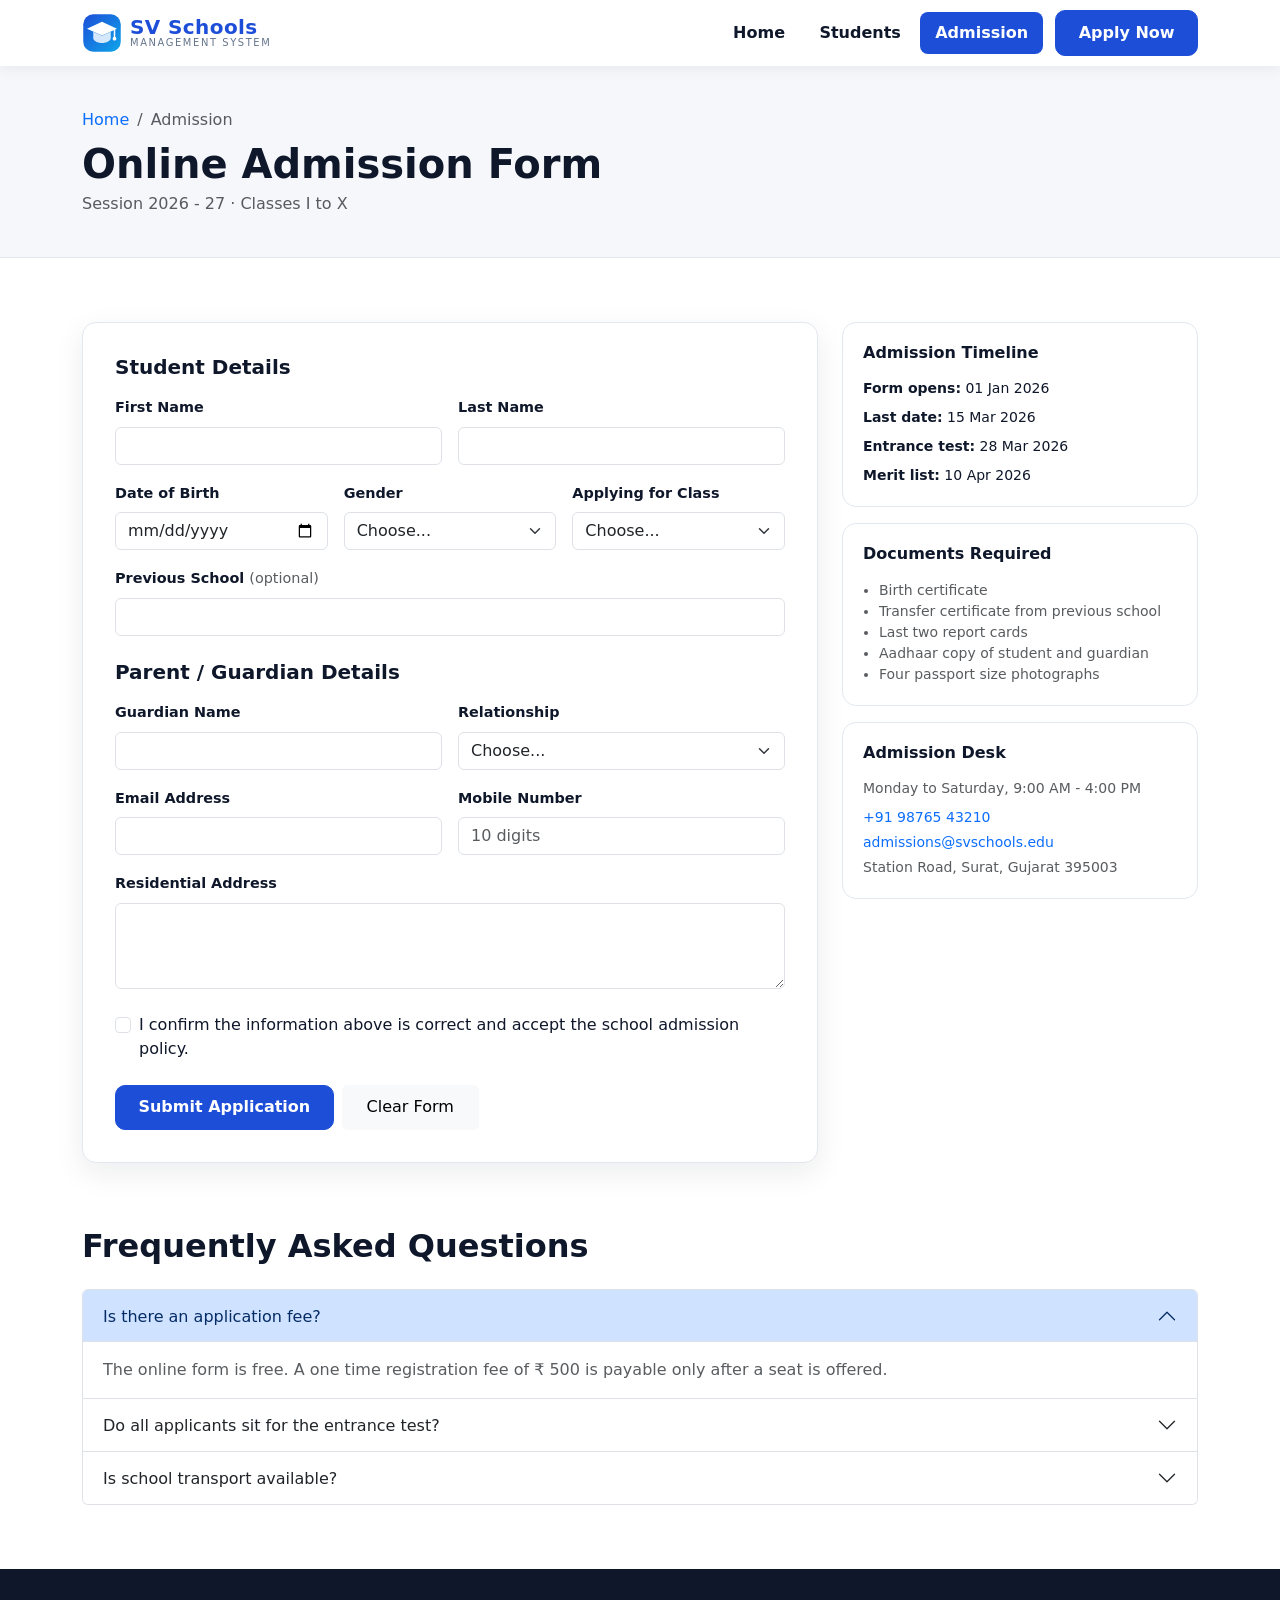
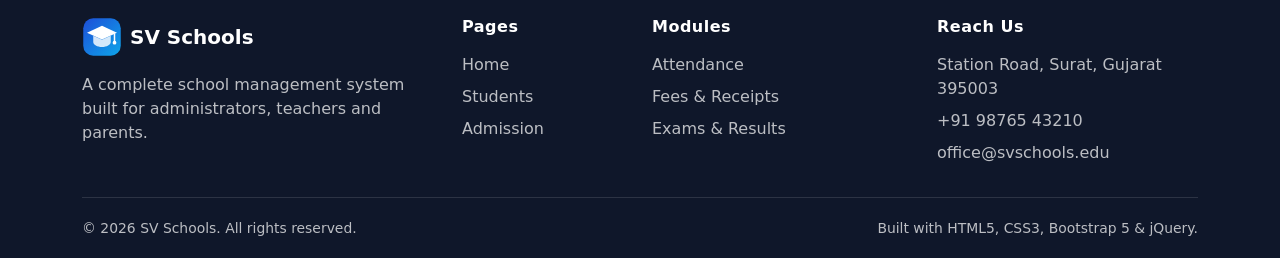
==== admission.html @ 88dc92fd "first commit for SV School" ====
<!DOCTYPE html>
<html lang="en">
<head>
  <meta charset="utf-8">
  <meta name="viewport" content="width=device-width, initial-scale=1">
  <meta name="description" content="Apply online for admission to SV Schools for the 2026-27 academic session.">
  <title>Admission | SV Schools</title>

  <link rel="icon" type="image/svg+xml" href="assets/img/favicon.svg">
  <link href="https://cdn.jsdelivr.net/npm/bootstrap@5.3.3/dist/css/bootstrap.min.css" rel="stylesheet">
  <link href="assets/css/style.css" rel="stylesheet">
</head>
<body>

  <!-- ================= NAVBAR ================= -->
  <nav class="navbar navbar-expand-lg sticky-top">
    <div class="container">
      <a class="navbar-brand d-flex align-items-center gap-2" href="index.html">
        <img src="assets/img/logo.svg" alt="SV Schools logo">
        <span class="brand-text">SV Schools<small>Management System</small></span>
      </a>
      <button class="navbar-toggler" type="button" data-bs-toggle="collapse"
              data-bs-target="#mainNav" aria-controls="mainNav"
              aria-expanded="false" aria-label="Toggle navigation">
        <span class="navbar-toggler-icon"></span>
      </button>
      <div class="collapse navbar-collapse" id="mainNav">
        <ul class="navbar-nav ms-auto align-items-lg-center gap-lg-1">
          <li class="nav-item"><a class="nav-link" href="index.html">Home</a></li>
          <li class="nav-item"><a class="nav-link" href="students.html">Students</a></li>
          <li class="nav-item"><a class="nav-link" href="admission.html">Admission</a></li>
          <li class="nav-item ms-lg-2"><a class="btn btn-sv" href="admission.html">Apply Now</a></li>
        </ul>
      </div>
    </div>
  </nav>

  <!-- ================= PAGE HEAD ================= -->
  <section class="page-head">
    <div class="container">
      <nav aria-label="breadcrumb">
        <ol class="breadcrumb small mb-2">
          <li class="breadcrumb-item"><a href="index.html">Home</a></li>
          <li class="breadcrumb-item active" aria-current="page">Admission</li>
        </ol>
      </nav>
      <h1 class="mb-1">Online Admission Form</h1>
      <p class="text-muted mb-0">Session 2026 - 27 &middot; Classes I to X</p>
    </div>
  </section>

  <!-- ================= FORM + INFO ================= -->
  <section class="section">
    <div class="container">
      <div class="row g-4">

        <!-- Form -->
        <div class="col-lg-8">
          <div class="alert alert-success alert-dismissible d-none" id="formSuccess" role="alert">
            <strong>Application received.</strong> Our admission desk will call you within two working days
            on the number you provided.
            <button type="button" class="btn-close"></button>
          </div>

          <div class="form-card">
            <form id="admissionForm" class="needs-validation" novalidate>

              <h5 class="fw-bold mb-3">Student Details</h5>
              <div class="row g-3 mb-4">
                <div class="col-md-6">
                  <label for="admFirst" class="form-label">First Name</label>
                  <input type="text" class="form-control" id="admFirst" required>
                  <div class="invalid-feedback">Please enter the first name.</div>
                </div>
                <div class="col-md-6">
                  <label for="admLast" class="form-label">Last Name</label>
                  <input type="text" class="form-control" id="admLast" required>
                  <div class="invalid-feedback">Please enter the last name.</div>
                </div>
                <div class="col-md-4">
                  <label for="admDob" class="form-label">Date of Birth</label>
                  <input type="date" class="form-control" id="admDob" required>
                  <div class="invalid-feedback">Date of birth is required.</div>
                </div>
                <div class="col-md-4">
                  <label for="admGender" class="form-label">Gender</label>
                  <select class="form-select" id="admGender" required>
                    <option value="">Choose...</option>
                    <option>Female</option>
                    <option>Male</option>
                    <option>Other</option>
                  </select>
                  <div class="invalid-feedback">Please select an option.</div>
                </div>
                <div class="col-md-4">
                  <label for="admClass" class="form-label">Applying for Class</label>
                  <select class="form-select" id="admClass" required>
                    <option value="">Choose...</option>
                    <option>Class I</option>
                    <option>Class II</option>
                    <option>Class III</option>
                    <option>Class IV</option>
                    <option>Class V</option>
                    <option>Class VI</option>
                    <option>Class VII</option>
                    <option>Class VIII</option>
                    <option>Class IX</option>
                    <option>Class X</option>
                  </select>
                  <div class="invalid-feedback">Please select a class.</div>
                </div>
                <div class="col-12">
                  <label for="admPrevSchool" class="form-label">Previous School <span class="text-muted fw-normal">(optional)</span></label>
                  <input type="text" class="form-control" id="admPrevSchool">
                </div>
              </div>

              <h5 class="fw-bold mb-3">Parent / Guardian Details</h5>
              <div class="row g-3 mb-4">
                <div class="col-md-6">
                  <label for="admGuardian" class="form-label">Guardian Name</label>
                  <input type="text" class="form-control" id="admGuardian" required>
                  <div class="invalid-feedback">Guardian name is required.</div>
                </div>
                <div class="col-md-6">
                  <label for="admRelation" class="form-label">Relationship</label>
                  <select class="form-select" id="admRelation" required>
                    <option value="">Choose...</option>
                    <option>Mother</option>
                    <option>Father</option>
                    <option>Legal Guardian</option>
                  </select>
                  <div class="invalid-feedback">Please select a relationship.</div>
                </div>
                <div class="col-md-6">
                  <label for="admEmail" class="form-label">Email Address</label>
                  <input type="email" class="form-control" id="admEmail" required>
                  <div class="invalid-feedback">Enter a valid email address.</div>
                </div>
                <div class="col-md-6">
                  <label for="admPhone" class="form-label">Mobile Number</label>
                  <input type="tel" class="form-control" id="admPhone" placeholder="10 digits" required>
                  <div class="invalid-feedback">Enter a 10 digit mobile number.</div>
                </div>
                <div class="col-12">
                  <label for="admAddress" class="form-label">Residential Address</label>
                  <textarea class="form-control" id="admAddress" rows="3" required></textarea>
                  <div class="invalid-feedback">Address is required.</div>
                </div>
              </div>

              <div class="form-check mb-4">
                <input class="form-check-input" type="checkbox" id="admTerms" required>
                <label class="form-check-label" for="admTerms">
                  I confirm the information above is correct and accept the school admission policy.
                </label>
                <div class="invalid-feedback">You must accept before submitting.</div>
              </div>

              <div class="d-flex flex-wrap gap-2">
                <button type="submit" class="btn btn-sv">Submit Application</button>
                <button type="reset" class="btn btn-light px-4">Clear Form</button>
              </div>
            </form>
          </div>
        </div>

        <!-- Sidebar info -->
        <div class="col-lg-4">
          <div class="d-grid gap-3">
            <div class="info-tile">
              <h6 class="fw-bold mb-3">Admission Timeline</h6>
              <ul class="list-unstyled small mb-0 d-grid gap-2">
                <li><strong>Form opens:</strong> 01 Jan 2026</li>
                <li><strong>Last date:</strong> 15 Mar 2026</li>
                <li><strong>Entrance test:</strong> 28 Mar 2026</li>
                <li><strong>Merit list:</strong> 10 Apr 2026</li>
              </ul>
            </div>

            <div class="info-tile">
              <h6 class="fw-bold mb-3">Documents Required</h6>
              <ul class="small text-muted mb-0 ps-3">
                <li>Birth certificate</li>
                <li>Transfer certificate from previous school</li>
                <li>Last two report cards</li>
                <li>Aadhaar copy of student and guardian</li>
                <li>Four passport size photographs</li>
              </ul>
            </div>

            <div class="info-tile">
              <h6 class="fw-bold mb-3">Admission Desk</h6>
              <p class="small text-muted mb-2">Monday to Saturday, 9:00 AM - 4:00 PM</p>
              <ul class="list-unstyled small mb-0 d-grid gap-1">
                <li><a href="tel:+919876543210">+91 98765 43210</a></li>
                <li><a href="mailto:admissions@svschools.edu">admissions@svschools.edu</a></li>
                <li class="text-muted">Station Road, Surat, Gujarat 395003</li>
              </ul>
            </div>
          </div>
        </div>

      </div>
    </div>
  </section>

  <!-- ================= FAQ ================= -->
  <section class="section pt-0">
    <div class="container">
      <h2 class="section-title mb-4">Frequently Asked Questions</h2>
      <div class="accordion" id="faqAccordion">
        <div class="accordion-item">
          <h2 class="accordion-header">
            <button class="accordion-button" type="button" data-bs-toggle="collapse" data-bs-target="#faq1">
              Is there an application fee?
            </button>
          </h2>
          <div id="faq1" class="accordion-collapse collapse show" data-bs-parent="#faqAccordion">
            <div class="accordion-body text-muted">
              The online form is free. A one time registration fee of &#8377; 500 is payable only after
              a seat is offered.
            </div>
          </div>
        </div>
        <div class="accordion-item">
          <h2 class="accordion-header">
            <button class="accordion-button collapsed" type="button" data-bs-toggle="collapse" data-bs-target="#faq2">
              Do all applicants sit for the entrance test?
            </button>
          </h2>
          <div id="faq2" class="accordion-collapse collapse" data-bs-parent="#faqAccordion">
            <div class="accordion-body text-muted">
              Classes I and II are admitted through an informal interaction with the child and guardians.
              Classes III to X sit for a written test in English, Mathematics and General Science.
            </div>
          </div>
        </div>
        <div class="accordion-item">
          <h2 class="accordion-header">
            <button class="accordion-button collapsed" type="button" data-bs-toggle="collapse" data-bs-target="#faq3">
              Is school transport available?
            </button>
          </h2>
          <div id="faq3" class="accordion-collapse collapse" data-bs-parent="#faqAccordion">
            <div class="accordion-body text-muted">
              Yes. Twelve buses cover routes across the city. Route and fare details are shared along
              with the admission offer letter.
            </div>
          </div>
        </div>
      </div>
    </div>
  </section>

  <!-- ================= FOOTER ================= -->
  <footer class="site-footer">
    <div class="container">
      <div class="row g-4">
        <div class="col-lg-4">
          <div class="d-flex align-items-center gap-2 mb-3">
            <img src="assets/img/logo.svg" alt="SV Schools logo" width="40" height="40">
            <span class="fw-bold text-white fs-5">SV Schools</span>
          </div>
          <p class="mb-0">A complete school management system built for administrators, teachers and parents.</p>
        </div>
        <div class="col-6 col-lg-2">
          <h6 class="mb-3">Pages</h6>
          <ul class="list-unstyled d-grid gap-2 mb-0">
            <li><a href="index.html">Home</a></li>
            <li><a href="students.html">Students</a></li>
            <li><a href="admission.html">Admission</a></li>
          </ul>
        </div>
        <div class="col-6 col-lg-3">
          <h6 class="mb-3">Modules</h6>
          <ul class="list-unstyled d-grid gap-2 mb-0">
            <li><a href="index.html#features">Attendance</a></li>
            <li><a href="index.html#features">Fees &amp; Receipts</a></li>
            <li><a href="index.html#features">Exams &amp; Results</a></li>
          </ul>
        </div>
        <div class="col-lg-3">
          <h6 class="mb-3">Reach Us</h6>
          <ul class="list-unstyled d-grid gap-2 mb-0">
            <li>Station Road, Surat, Gujarat 395003</li>
            <li><a href="tel:+919876543210">+91 98765 43210</a></li>
            <li><a href="mailto:office@svschools.edu">office@svschools.edu</a></li>
          </ul>
        </div>
      </div>
      <div class="footer-bottom d-md-flex justify-content-between text-center text-md-start">
        <span>&copy; 2026 SV Schools. All rights reserved.</span>
        <span>Built with HTML5, CSS3, Bootstrap 5 &amp; jQuery.</span>
      </div>
    </div>
  </footer>

  <button id="backToTop" type="button" aria-label="Back to top">&#8593;</button>

  <script src="https://code.jquery.com/jquery-3.7.1.min.js"></script>
  <script src="https://cdn.jsdelivr.net/npm/bootstrap@5.3.3/dist/js/bootstrap.bundle.min.js"></script>
  <script src="assets/js/main.js"></script>
</body>
</html>
---- assets/css/style.css ----
/* ==========================================================================
   SV Schools - School Management System
   Custom CSS3 layer on top of Bootstrap 5
   ========================================================================== */

:root {
  --sv-primary: #1d4ed8;
  --sv-primary-dark: #1633a8;
  --sv-accent: #0ea5e9;
  --sv-ink: #0f172a;
  --sv-muted: #64748b;
  --sv-surface: #f5f7fb;
  --sv-border: #e2e8f0;
  --sv-radius: 14px;
  --sv-shadow: 0 10px 30px rgba(15, 23, 42, .08);
}

body {
  font-family: "Segoe UI", system-ui, -apple-system, "Helvetica Neue", Arial, sans-serif;
  color: var(--sv-ink);
  background-color: #fff;
}

a { text-decoration: none; }

/* ---------- Navbar / Logo ---------- */
.navbar-brand img { height: 40px; width: 40px; }

.brand-text {
  line-height: 1.05;
  font-weight: 700;
  letter-spacing: .4px;
  color: var(--sv-primary);
}
.brand-text small {
  display: block;
  font-size: .62rem;
  font-weight: 500;
  letter-spacing: 1.6px;
  text-transform: uppercase;
  color: var(--sv-muted);
}

.navbar {
  box-shadow: 0 2px 14px rgba(15, 23, 42, .07);
  background: #fff;
}
.navbar .nav-link {
  font-weight: 600;
  color: var(--sv-ink);
  padding: .55rem .95rem !important;
  border-radius: 8px;
  transition: color .2s ease, background-color .2s ease;
}
.navbar .nav-link:hover,
.navbar .nav-link:focus { color: var(--sv-primary); background: rgba(29, 78, 216, .07); }
.navbar .nav-link.active { color: #fff !important; background: var(--sv-primary); }

/* ---------- Buttons ---------- */
.btn-sv {
  background: var(--sv-primary);
  border-color: var(--sv-primary);
  color: #fff;
  font-weight: 600;
  border-radius: 10px;
  padding: .6rem 1.4rem;
}
.btn-sv:hover, .btn-sv:focus {
  background: var(--sv-primary-dark);
  border-color: var(--sv-primary-dark);
  color: #fff;
}
.btn-sv-outline {
  border: 2px solid var(--sv-primary);
  color: var(--sv-primary);
  font-weight: 600;
  border-radius: 10px;
  padding: .55rem 1.35rem;
}
.btn-sv-outline:hover { background: var(--sv-primary); color: #fff; }

/* ---------- Hero ---------- */
.hero {
  background: linear-gradient(135deg, var(--sv-primary) 0%, var(--sv-accent) 100%);
  color: #fff;
  padding: 5rem 0 6rem;
  position: relative;
  overflow: hidden;
}
.hero::after {
  content: "";
  position: absolute;
  right: -120px;
  top: -120px;
  width: 420px;
  height: 420px;
  border-radius: 50%;
  background: rgba(255, 255, 255, .09);
}
.hero h1 { font-weight: 800; font-size: clamp(2rem, 4vw, 3.1rem); }
.hero p.lead { color: rgba(255, 255, 255, .9); max-width: 560px; }

.page-head {
  background: var(--sv-surface);
  border-bottom: 1px solid var(--sv-border);
  padding: 2.6rem 0;
}
.page-head h1 { font-weight: 800; }

/* ---------- Cards ---------- */
.section { padding: 4rem 0; }
.section-title { font-weight: 800; }
.section-sub { color: var(--sv-muted); max-width: 620px; margin: 0 auto; }

.feature-card {
  background: #fff;
  border: 1px solid var(--sv-border);
  border-radius: var(--sv-radius);
  padding: 1.75rem;
  height: 100%;
  transition: transform .25s ease, box-shadow .25s ease;
}
.feature-card:hover { transform: translateY(-6px); box-shadow: var(--sv-shadow); }

.feature-icon {
  width: 52px; height: 52px;
  display: grid; place-items: center;
  border-radius: 12px;
  background: rgba(29, 78, 216, .1);
  color: var(--sv-primary);
  font-size: 1.4rem;
  margin-bottom: 1rem;
}

/* ---------- Counters ---------- */
.stats { background: var(--sv-surface); }
.stat-value {
  font-size: 2.4rem;
  font-weight: 800;
  color: var(--sv-primary);
}
.stat-label { color: var(--sv-muted); font-weight: 600; letter-spacing: .5px; }

/* ---------- Tables ---------- */
.table-card {
  background: #fff;
  border: 1px solid var(--sv-border);
  border-radius: var(--sv-radius);
  box-shadow: var(--sv-shadow);
  overflow: hidden;
}
.table thead th {
  background: var(--sv-surface);
  color: var(--sv-muted);
  text-transform: uppercase;
  font-size: .74rem;
  letter-spacing: 1px;
  border-bottom: 1px solid var(--sv-border);
  white-space: nowrap;
}
.table tbody tr:hover { background: rgba(29, 78, 216, .04); }

th.sortable { cursor: pointer; user-select: none; }
th.sortable .arrow { opacity: .35; font-size: .7rem; }
th.sortable.asc .arrow, th.sortable.desc .arrow { opacity: 1; color: var(--sv-primary); }

.avatar {
  width: 36px; height: 36px;
  border-radius: 50%;
  background: var(--sv-primary);
  color: #fff;
  display: inline-grid;
  place-items: center;
  font-weight: 700;
  font-size: .8rem;
}

/* ---------- Forms ---------- */
.form-card {
  background: #fff;
  border: 1px solid var(--sv-border);
  border-radius: var(--sv-radius);
  box-shadow: var(--sv-shadow);
  padding: 2rem;
}
.form-control:focus, .form-select:focus {
  border-color: var(--sv-accent);
  box-shadow: 0 0 0 .2rem rgba(14, 165, 233, .18);
}
.form-label { font-weight: 600; font-size: .9rem; }

.info-tile {
  border: 1px solid var(--sv-border);
  border-radius: var(--sv-radius);
  padding: 1.25rem;
  background: #fff;
  height: 100%;
}

/* ---------- Footer ---------- */
.site-footer {
  background: var(--sv-ink);
  color: rgba(255, 255, 255, .72);
  padding: 3rem 0 1.25rem;
}
.site-footer h6 { color: #fff; font-weight: 700; letter-spacing: .5px; }
.site-footer a { color: rgba(255, 255, 255, .72); }
.site-footer a:hover { color: #fff; }
.footer-bottom {
  border-top: 1px solid rgba(255, 255, 255, .12);
  margin-top: 2rem;
  padding-top: 1.25rem;
  font-size: .87rem;
}

/* ---------- Back to top ---------- */
#backToTop {
  position: fixed;
  right: 20px;
  bottom: 20px;
  width: 44px; height: 44px;
  border-radius: 50%;
  border: none;
  background: var(--sv-primary);
  color: #fff;
  display: none;
  z-index: 1030;
  box-shadow: var(--sv-shadow);
}

@media (max-width: 767.98px) {
  .hero { padding: 3rem 0 3.5rem; text-align: center; }
  .hero p.lead { margin-inline: auto; }
  .section { padding: 2.75rem 0; }
}
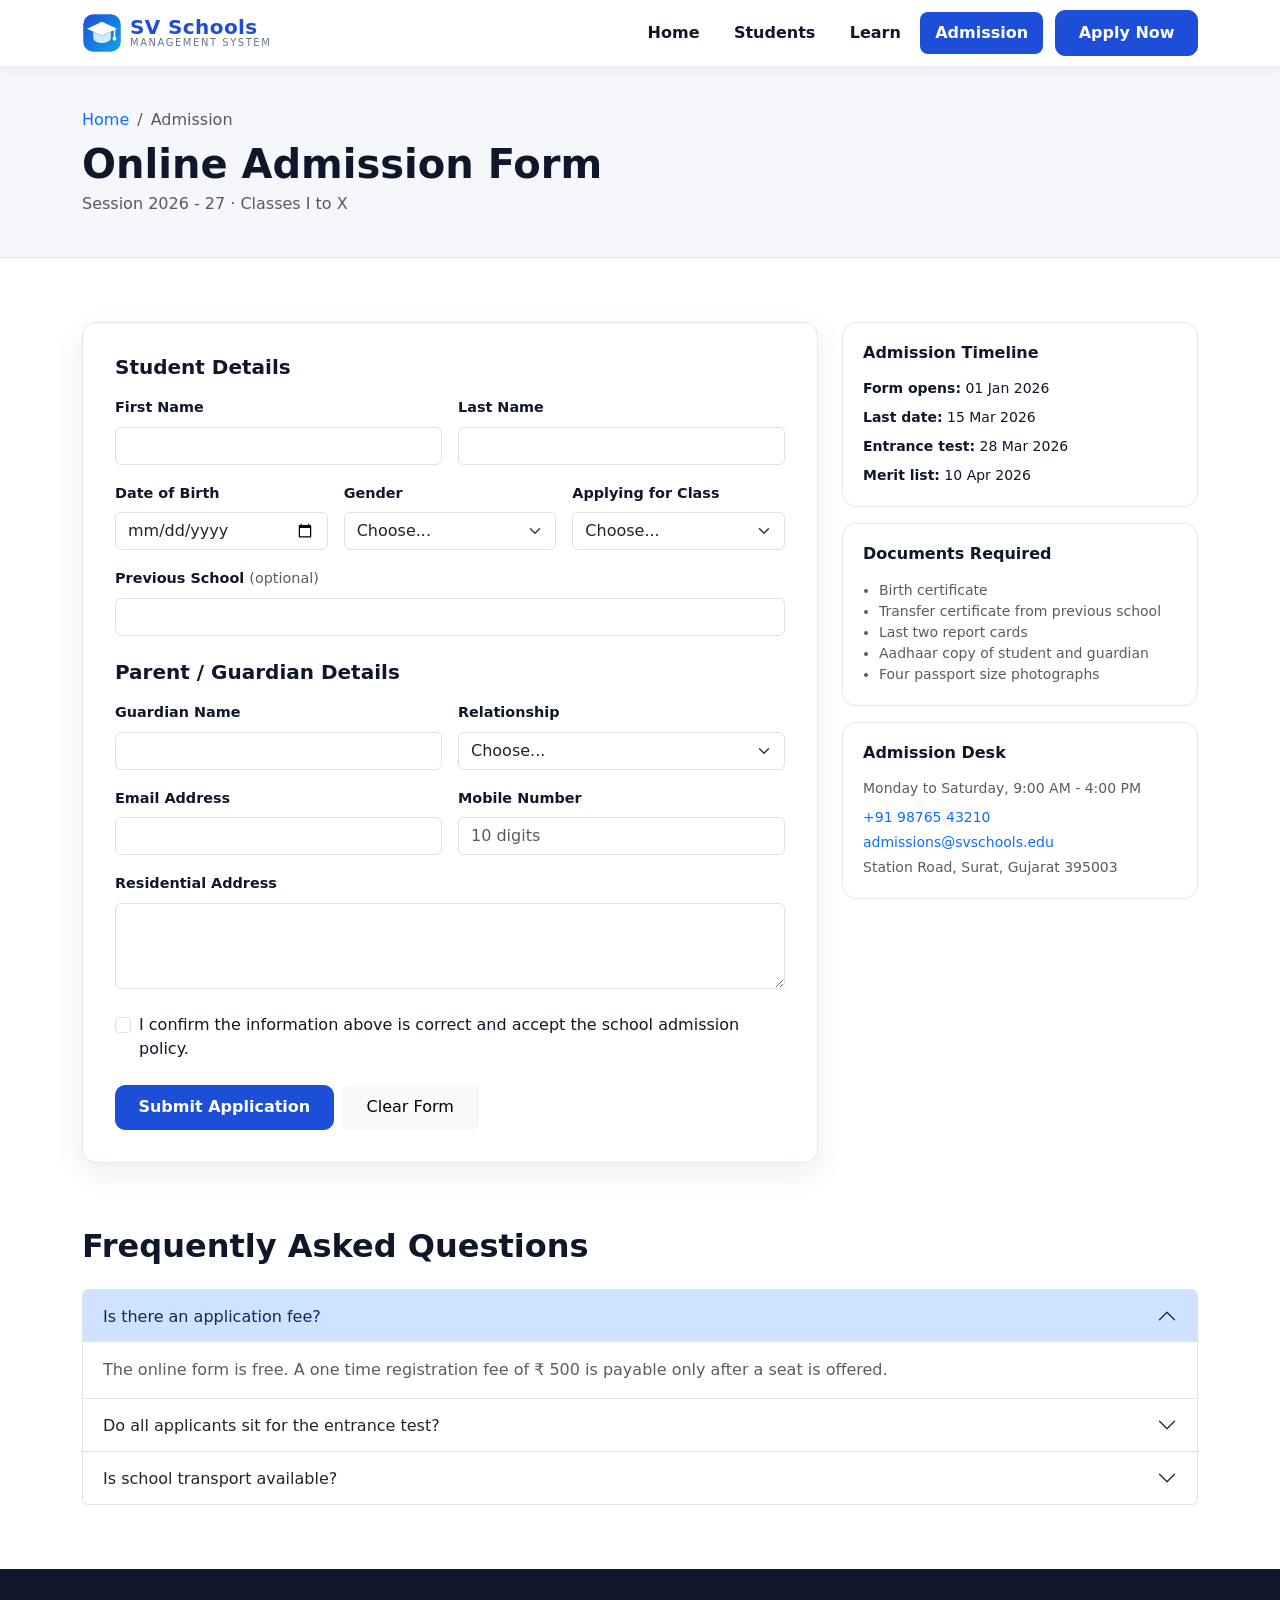
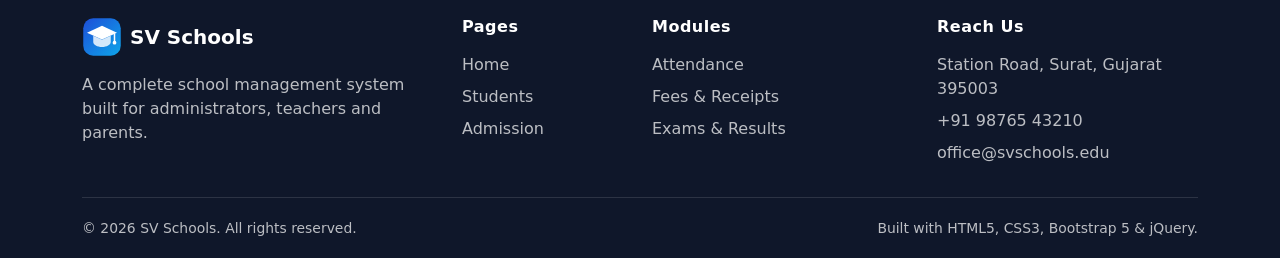
==== commit c79e7f66: "Added learn.html" ====
--- a/admission.html
+++ b/admission.html
@@ -28,6 +28,7 @@
         <ul class="navbar-nav ms-auto align-items-lg-center gap-lg-1">
           <li class="nav-item"><a class="nav-link" href="index.html">Home</a></li>
           <li class="nav-item"><a class="nav-link" href="students.html">Students</a></li>
+          <li class="nav-item"><a class="nav-link" href="learn.html">Learn</a></li>
           <li class="nav-item"><a class="nav-link" href="admission.html">Admission</a></li>
           <li class="nav-item ms-lg-2"><a class="btn btn-sv" href="admission.html">Apply Now</a></li>
         </ul>
--- a/assets/css/style.css
+++ b/assets/css/style.css
@@ -213,6 +213,118 @@
   font-size: .87rem;
 }
 
+/* ---------- Learn page ---------- */
+.learn-hero {
+  background: linear-gradient(135deg, rgba(29, 78, 216, .96) 0%, rgba(14, 165, 233, .9) 100%);
+  color: #fff;
+  padding: 4.5rem 0;
+}
+.learn-hero .lead { color: rgba(255,255,255,.86); max-width: 640px; }
+.learn-summary {
+  background: rgba(255,255,255,.12);
+  border: 1px solid rgba(255,255,255,.18);
+  border-radius: 18px;
+  padding: 1.35rem;
+  backdrop-filter: blur(3px);
+}
+.resource-card {
+  background: #fff;
+  border: 1px solid var(--sv-border);
+  border-radius: 18px;
+  padding: 1.5rem;
+  height: 100%;
+  box-shadow: 0 10px 25px rgba(15, 23, 42, .05);
+  transition: transform .2s ease, box-shadow .2s ease;
+}
+.resource-card:hover {
+  transform: translateY(-6px);
+  box-shadow: var(--sv-shadow);
+}
+.resource-icon {
+  width: 56px; height: 56px;
+  display: grid; place-items: center;
+  border-radius: 14px;
+  background: rgba(29, 78, 216, .1);
+  color: var(--sv-primary);
+  font-size: 1.5rem;
+  margin-bottom: 1rem;
+}
+.resource-card h3 {
+  font-size: 1.2rem;
+  font-weight: 700;
+  margin-bottom: .5rem;
+}
+.resource-card p { color: var(--sv-muted); margin-bottom: 1rem; }
+.resource-meta {
+  display: inline-flex;
+  align-items: center;
+  gap: .45rem;
+  font-size: .82rem;
+  font-weight: 600;
+  color: var(--sv-primary);
+  background: rgba(29, 78, 216, .06);
+  border-radius: 999px;
+  padding: .45rem .75rem;
+}
+.learning-grid {
+  background: var(--sv-surface);
+  border: 1px solid var(--sv-border);
+  border-radius: 18px;
+  padding: 1.5rem;
+}
+.track-list {
+  list-style: none;
+  margin: 0;
+  padding: 0;
+  display: grid;
+  gap: 1rem;
+}
+.track-list li {
+  display: flex;
+  gap: .9rem;
+  align-items: flex-start;
+  background: #fff;
+  border: 1px solid var(--sv-border);
+  border-radius: 14px;
+  padding: .9rem 1rem;
+}
+.track-number {
+  width: 32px; height: 32px;
+  border-radius: 50%;
+  background: var(--sv-primary);
+  color: #fff;
+  display: grid; place-items: center;
+  font-size: .8rem;
+  font-weight: 700;
+  flex-shrink: 0;
+}
+.track-copy strong { display: block; margin-bottom: .15rem; }
+.track-copy span { color: var(--sv-muted); font-size: .9rem; }
+.milestone-card {
+  background: #fff;
+  border: 1px solid var(--sv-border);
+  border-radius: 18px;
+  padding: 1.5rem;
+  box-shadow: var(--sv-shadow);
+}
+.milestone-list {
+  list-style: none;
+  margin: 1rem 0 0;
+  padding: 0;
+  display: grid;
+  gap: .8rem;
+}
+.milestone-list li {
+  display: flex;
+  justify-content: space-between;
+  align-items: center;
+  gap: 1rem;
+  padding-bottom: .6rem;
+  border-bottom: 1px solid var(--sv-border);
+}
+.milestone-list li:last-child { border-bottom: none; padding-bottom: 0; }
+.milestone-list span { color: var(--sv-muted); }
+
 /* ---------- Back to top ---------- */
 #backToTop {
   position: fixed;
@@ -232,4 +344,6 @@
   .hero { padding: 3rem 0 3.5rem; text-align: center; }
   .hero p.lead { margin-inline: auto; }
   .section { padding: 2.75rem 0; }
-}
+  .learn-hero { padding: 3rem 0; }
+  .resource-card, .milestone-card, .learning-grid { padding: 1.2rem; }
+}
